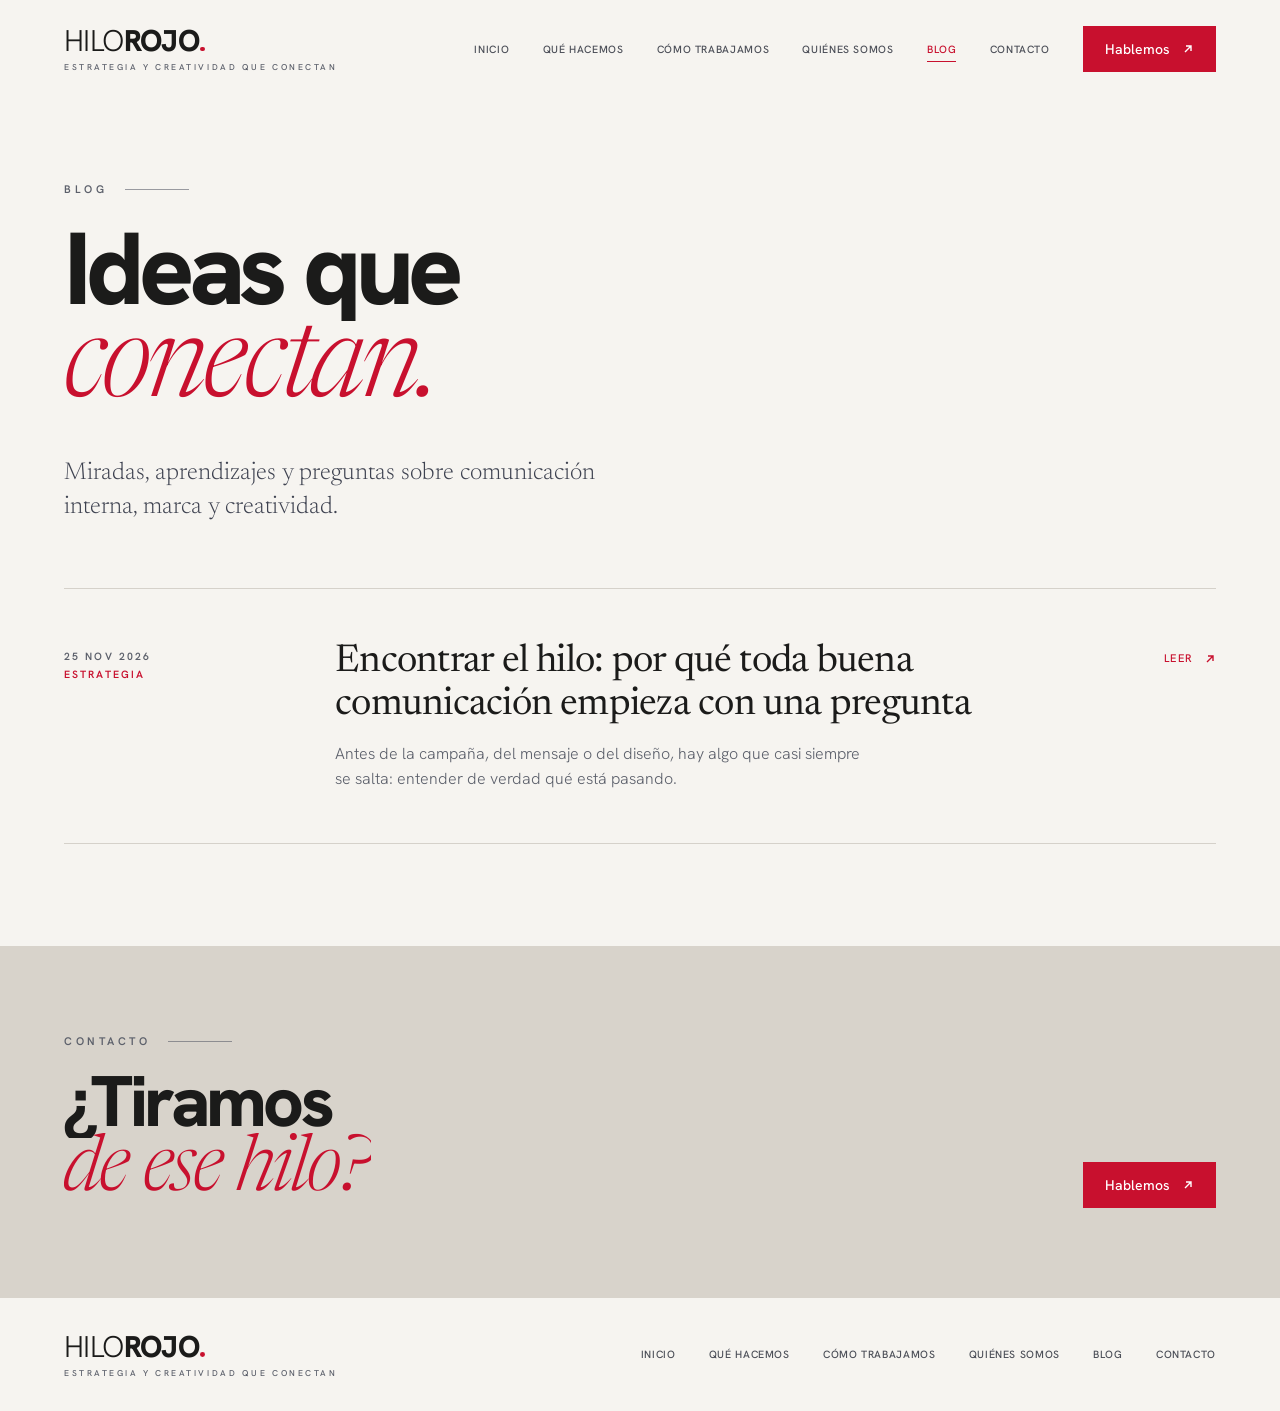
==== blog/index.html @ 2a319f8a "Agregar blog: portada, artículo de ejemplo y enlace en el menú Co-Authored-By: Claude Opus 5.5 <nore" ====
<!doctype html>
<html lang="es">
<head>
<meta charset="utf-8">
<meta name="viewport" content="width=device-width, initial-scale=1">
<title>Blog · Hilo Rojo</title>
<meta name="description" content="Ideas, aprendizajes y miradas sobre comunicación interna, marca y creatividad. El blog de Hilo Rojo.">
<link rel="canonical" href="https://www.hilorojocomunicaciones.cl/blog/">
<meta property="og:title" content="Blog · Hilo Rojo">
<meta property="og:description" content="Ideas, aprendizajes y miradas sobre comunicación interna, marca y creatividad. El blog de Hilo Rojo.">
<meta property="og:type" content="website">
<meta property="og:url" content="https://www.hilorojocomunicaciones.cl/blog/">
<meta property="og:image" content="https://www.hilorojocomunicaciones.cl/img/hilo-inicio.webp">
<meta name="theme-color" content="#F6F4F0">
<link rel="icon" href="/img/favicon.ico" sizes="any">
<link rel="icon" href="/img/favicon-32.png" type="image/png" sizes="32x32">
<link rel="apple-touch-icon" href="/img/apple-touch-icon.png">
<link rel="preconnect" href="https://fonts.googleapis.com">
<link rel="preconnect" href="https://fonts.gstatic.com" crossorigin>
<link rel="stylesheet" href="https://fonts.googleapis.com/css2?family=Hanken+Grotesk:wght@300;400;500;600;800;900&amp;family=Newsreader:ital,opsz,wght@0,6..72,300;0,6..72,400;1,6..72,300;1,6..72,400&amp;display=swap">
<link rel="stylesheet" href="/css/estilos.css">
</head>
<body>
<div class="hr">

<div class="bar">
<header class="wrap top">
  <a class="logo" href="/" aria-label="Hilo Rojo · Inicio">
    <span class="logo-w">HILO<b>ROJO</b><i>.</i></span>
    <span class="logo-t">Estrategia y creatividad que conectan</span>
  </a>
  <button class="menu-btn" type="button" aria-label="Abrir menú" aria-expanded="false"><span class="menu-lbl">Menú</span><span class="menu-ic" aria-hidden="true"></span></button>
  <nav class="nav" aria-label="Principal">
    <a class="u" href="/">Inicio</a>
    <a class="u" href="/#que-hacemos">Qué hacemos</a>
    <a class="u" href="/#como-trabajamos">Cómo trabajamos</a>
    <a class="u" href="/#quienes-somos">Quiénes somos</a>
    <a class="u cur" href="/blog/">Blog</a>
    <a class="u" href="/#contacto">Contacto</a>
    <a class="btn" data-mag="" href="mailto:mivelasco@hilorojocomunicaciones.cl?subject=Conversemos%20%E2%80%93%20HILO%20ROJO&amp;body=Hola%20Mar%C3%ADa%20Isabel%2C%0A%0A">Hablemos <span class="arr" aria-hidden="true"><svg viewBox="0 0 12 12" fill="none" stroke="currentColor" stroke-width="1.4"><path d="M3 9L9 3M4 3h5v5"></path></svg><svg viewBox="0 0 12 12" fill="none" stroke="currentColor" stroke-width="1.4"><path d="M3 9L9 3M4 3h5v5"></path></svg></span></a>
  </nav>
</header>
</div>

<main>
<section class="wrap b-head">
  <div data-rv="">
    <div class="kick fd">Blog</div>
    <h1 class="b-h">
      <span class="ln" style="--d: .1s"><span>Ideas que</span></span>
      <span class="ln" style="--d: .24s"><span><em>conectan.</em></span></span>
    </h1>
    <p class="b-intro fd" style="--d: .5s">Miradas, aprendizajes y preguntas sobre comunicación interna, marca y creatividad.</p>
  </div>
</section>

<section class="wrap">
  <ul class="b-list">
    <!-- ARTÍCULOS: el más nuevo va primero. Para agregar uno, copia un bloque <li> completo. -->
    <li class="b-item" data-rv="">
      <a class="b-link fd" href="/blog/encontrar-el-hilo/">
        <div class="b-meta">25 nov 2026 <span>Estrategia</span></div>
        <div>
          <h2 class="b-t">Encontrar el hilo: por qué toda buena comunicación empieza con una pregunta</h2>
          <p class="b-x">Antes de la campaña, del mensaje o del diseño, hay algo que casi siempre se salta: entender de verdad qué está pasando.</p>
        </div>
        <span class="b-go">Leer <span class="arr" aria-hidden="true"><svg viewBox="0 0 12 12" fill="none" stroke="currentColor" stroke-width="1.4"><path d="M3 9L9 3M4 3h5v5"></path></svg><svg viewBox="0 0 12 12" fill="none" stroke="currentColor" stroke-width="1.4"><path d="M3 9L9 3M4 3h5v5"></path></svg></span></span>
      </a>
    </li>
  </ul>
</section>
</main>

<section class="b-cta">
  <div class="wrap" data-rv="">
    <div>
      <div class="kick fd">Contacto</div>
      <h2>
        <span class="ln" style="--d: .1s"><span>¿Tiramos</span></span>
        <span class="ln" style="--d: .24s"><span><em>de ese hilo?</em></span></span>
      </h2>
    </div>
    <a class="btn fd" data-mag="" style="--d: .4s" href="mailto:mivelasco@hilorojocomunicaciones.cl?subject=Conversemos%20%E2%80%93%20HILO%20ROJO&amp;body=Hola%20Mar%C3%ADa%20Isabel%2C%0A%0A">Hablemos <span class="arr" aria-hidden="true"><svg viewBox="0 0 12 12" fill="none" stroke="currentColor" stroke-width="1.4"><path d="M3 9L9 3M4 3h5v5"></path></svg><svg viewBox="0 0 12 12" fill="none" stroke="currentColor" stroke-width="1.4"><path d="M3 9L9 3M4 3h5v5"></path></svg></span></a>
  </div>
</section>

<footer class="wrap foot">
  <a class="logo" href="/" aria-label="Hilo Rojo · Inicio">
    <span class="logo-w">HILO<b>ROJO</b><i>.</i></span>
    <span class="logo-t">Estrategia y creatividad que conectan</span>
  </a>
  <nav class="nav" aria-label="Pie de página">
    <a class="u" href="/">Inicio</a>
    <a class="u" href="/#que-hacemos">Qué hacemos</a>
    <a class="u" href="/#como-trabajamos">Cómo trabajamos</a>
    <a class="u" href="/#quienes-somos">Quiénes somos</a>
    <a class="u" href="/blog/">Blog</a>
    <a class="u" href="/#contacto">Contacto</a>
  </nav>
</footer>
<div class="cx" aria-hidden="true"><span></span></div>
</div>
<script src="/js/sitio.js"></script>
</body>
</html>
---- css/estilos.css ----
body{margin:0;background:#F6F4F0}
.hr{--bg:#F6F4F0;--ink:#1B1B1A;--gray:#5C606B;--mute:#8A8C92;--line:#D5D1CA;--red:#C8102E;--redd:#A10C24;--sand:#D8D3CB;--night:#1E1E1D;
  --ease:cubic-bezier(.19,.8,.22,1);--sans:'Hanken Grotesk',ui-sans-serif,sans-serif;--serif:'Newsreader',Georgia,serif;
  background:var(--bg);color:var(--ink);font-family:var(--sans);font-weight:300;-webkit-font-smoothing:antialiased;overflow-x:clip}
.hr *{box-sizing:border-box}
.hr a{color:inherit;text-decoration:none}
.wrap{max-width:1360px;margin:0 auto;padding:0 clamp(20px,5vw,72px)}
.kick{font:600 11px/1 var(--sans);letter-spacing:.32em;text-transform:uppercase;color:var(--gray);display:flex;align-items:center;gap:18px}
.kick::after{content:"";width:64px;height:1px;background:currentColor;opacity:.6}

/* ---------- reveal system ---------- */
.ln{display:block;overflow:hidden;padding-bottom:.06em;margin-bottom:-.06em}
.ln>span{display:block}
.armed [data-rv]:not(.in) .ln>span{transform:translate3d(0,112%,0)}
.armed [data-rv]:not(.in) .fd{opacity:0;transform:translate3d(0,16px,0)}
.go .ln>span{transition:transform 1.15s var(--ease) var(--d,0s)}
.go .fd{transition:opacity .9s ease var(--d,0s),transform 1.2s var(--ease) var(--d,0s)}

/* ---------- header ---------- */
.anc{display:block;height:0;width:0;overflow:hidden;scroll-margin-top:76px}
.bar{position:sticky;top:0;z-index:40;transition:background-color .5s ease,box-shadow .5s ease,-webkit-backdrop-filter .5s,backdrop-filter .5s}
.bar.sc{background:rgba(246,244,240,.84);-webkit-backdrop-filter:blur(14px) saturate(1.2);backdrop-filter:blur(14px) saturate(1.2);box-shadow:0 1px 0 rgba(27,27,26,.08)}
.top{display:flex;align-items:center;justify-content:space-between;gap:24px;flex-wrap:wrap;padding-top:26px;padding-bottom:22px;position:relative;transition:padding .5s var(--ease)}
.bar.sc .top{padding-top:14px;padding-bottom:12px}
.bar .logo-t{transition:opacity .4s ease,max-height .5s var(--ease);max-height:12px;overflow:hidden}
.bar.sc .logo-t{opacity:0;max-height:0}
.bar .logo{transition:gap .5s var(--ease)}
.bar.sc .logo{gap:0}
.logo{display:inline-flex;flex-direction:column;gap:7px}
.logo-w{font:300 30px/1 var(--sans);letter-spacing:-.02em}
.logo-w b{font-weight:800}
.logo-w i{display:inline-block;position:relative;top:.008em;width:.166em;height:.166em;margin:0 .037em;border-radius:50%;background:var(--red);color:transparent;overflow:hidden;font-style:normal}
.logo-t{font:500 8.5px/1 var(--sans);letter-spacing:.3em;text-transform:uppercase;color:var(--gray)}
.nav{display:flex;align-items:center;gap:clamp(16px,2.6vw,40px);flex-wrap:wrap}
.nav a.u{font:500 10.5px/1 var(--sans);letter-spacing:.06em;text-transform:uppercase;color:#4B4E57;padding:8px 0}
.nav a.cur{color:var(--red)}
.u{background-image:linear-gradient(var(--red),var(--red));background-repeat:no-repeat;background-size:0% 1px;background-position:100% 100%;transition:background-size .55s var(--ease),color .3s}
.u:hover,.u:focus-visible{background-size:100% 1px;background-position:0 100%;color:var(--ink)}
.nav a.cur{background-size:100% 1px}
.btn{display:inline-flex;align-items:center;gap:12px;background:var(--red);color:#fff!important;font:500 14px/1 var(--sans);padding:15px 22px;min-height:46px;transition:background .4s ease}
.btn:hover,.btn:focus-visible{background:var(--redd)}
.arr{position:relative;width:12px;height:12px;overflow:hidden;display:inline-block}
.arr svg{position:absolute;inset:0;transition:transform .5s var(--ease)}
.arr svg+svg{transform:translate(-120%,120%)}
.btn:hover .arr svg:first-child,.btn:focus-visible .arr svg:first-child{transform:translate(120%,-120%)}
.btn:hover .arr svg+svg,.btn:focus-visible .arr svg+svg{transform:translate(0,0)}

/* ---------- hero ---------- */
.hero{position:relative;min-height:clamp(620px,calc(100vh - 100px),900px);border-bottom:1px solid var(--line);overflow:hidden}
.hero .wrap{position:relative;z-index:2;padding-top:clamp(40px,7vh,80px);padding-bottom:64px}
.h-pre{display:block;font:300 clamp(34px,4.6vw,68px)/1.05 var(--serif);letter-spacing:-.02em;margin:0 0 6px}
.h-main{font:800 clamp(58px,9.4vw,150px)/.88 var(--sans);letter-spacing:-.055em;margin:0}
.h-main .red{color:var(--red)}
.h-tag{margin-top:clamp(28px,4vw,46px);font:600 11px/1 var(--sans);letter-spacing:.42em;text-transform:uppercase;color:var(--gray)}
.thr-hero{position:absolute;right:0;bottom:-2%;height:99%;aspect-ratio:1059/1257;z-index:1;pointer-events:none}
.thr-par{width:100%;height:100%;transform:translate3d(calc(var(--mx,0)*-16px),calc(var(--my,0)*-12px + var(--sp,0)*-90px),0) rotate(calc(var(--sp,0)*-3deg));transform-origin:100% 0;transition:transform 1s cubic-bezier(.2,.7,.2,1)}
.thr-mask{width:100%;height:100%;-webkit-mask-image:linear-gradient(180deg,#000 42%,transparent 58%);mask-image:linear-gradient(180deg,#000 42%,transparent 58%);-webkit-mask-size:100% 260%;mask-size:100% 260%;-webkit-mask-repeat:no-repeat;mask-repeat:no-repeat;-webkit-mask-position:0 0;mask-position:0 0;transform-origin:100% 0}
.armed .thr-hero:not(.in) .thr-mask{-webkit-mask-position:0 100%;mask-position:0 100%;transform:translate3d(28px,-22px,0) rotate(2deg)}
.go .thr-mask{transition:-webkit-mask-position 1.9s cubic-bezier(.62,.04,.3,1),mask-position 1.9s cubic-bezier(.62,.04,.3,1),transform 2.6s var(--ease)}
.thr-img{display:block;width:100%;height:100%;transform-origin:100% 0;animation:breathe 12s ease-in-out infinite;will-change:transform}
@keyframes breathe{0%,100%{transform:translate3d(0,0,0) rotate(0) skewX(0) scale(1)}33%{transform:translate3d(-8px,7px,0) rotate(-.9deg) skewX(.7deg) scale(1.012)}66%{transform:translate3d(5px,11px,0) rotate(.6deg) skewX(-.5deg) scale(1.006)}}

/* ---------- qué hacemos ---------- */
.sec{padding-top:clamp(72px,10vw,128px);padding-bottom:clamp(72px,10vw,120px)}
.s-h{font:800 clamp(46px,6.6vw,104px)/.92 var(--sans);letter-spacing:-.05em;margin:28px 0 0}
.s-h em{font:italic 300 1.08em/.9 var(--serif);letter-spacing:-.035em;color:var(--red)}
.cols{display:grid;grid-template-columns:repeat(3,minmax(0,1fr));margin-top:clamp(48px,6vw,80px)}
.col{padding:0 clamp(18px,2.6vw,40px);border-left:1px solid var(--line)}
.col:first-child{padding-left:0;border-left:0}
.ic{display:block;width:88px;height:80px;overflow:visible}
.ic .o,.ic .t{fill:none;stroke-linecap:round;stroke-linejoin:round;stroke-dasharray:1 1;stroke-dashoffset:0}
.ic .o{stroke:var(--ink);stroke-width:1.5}
.ic .t{stroke:var(--red);stroke-width:1.8}
.ic .f{fill:var(--ink)}
.armed .cols:not(.in) .ic .o,.armed .cols:not(.in) .ic .t{stroke-dashoffset:1}
.armed .cols:not(.in) .ic .f{opacity:0}
.go .ic .o{transition:stroke-dashoffset 1.6s cubic-bezier(.62,.04,.3,1) calc(var(--d,0s) + .2s)}
.go .ic .t{transition:stroke-dashoffset 1.4s cubic-bezier(.62,.04,.3,1) calc(var(--d,0s) + .9s)}
.go .ic .f{transition:opacity .6s ease calc(var(--d,0s) + 1.3s)}
.col:hover .ic .t{animation:redraw 1.3s cubic-bezier(.62,.04,.3,1)}
@keyframes redraw{0%{stroke-dashoffset:1}100%{stroke-dashoffset:0}}
.col h3{font:400 clamp(21px,1.8vw,26px)/1.2 var(--serif);margin:22px 0 18px;letter-spacing:-.01em}
.col p{font:300 15px/1.6 var(--sans);color:var(--gray);margin:0;max-width:34ch}
.tags{margin-top:26px;padding-top:22px;position:relative;font:300 14px/1.75 var(--sans);color:var(--gray)}
.tags::before{content:"";position:absolute;top:0;left:0;width:28px;height:1px;background:var(--mute)}

/* ---------- cómo trabajamos ---------- */
.work{background:var(--night);color:#F2EFEA;clip-path:inset(0 calc((1 - var(--open,1)) * 3.5vw) round calc((1 - var(--open,1)) * 24px))}
.work .kick{color:#CFCBC4}
.w-h{font:800 clamp(52px,7.4vw,118px)/.9 var(--sans);letter-spacing:-.05em;margin:24px 0 0}
.w-sub{margin-top:28px;font:600 11px/1 var(--sans);letter-spacing:.42em;color:var(--red);text-transform:uppercase}
.steps{display:grid;grid-template-columns:repeat(5,minmax(0,1fr));gap:clamp(18px,2vw,32px);margin-top:clamp(48px,6vw,76px)}
.step{transition:opacity .5s ease}
.st-n{display:flex;align-items:center;gap:14px;font:300 32px/1 var(--serif)}
.st-rule{height:1px;width:46px;background:#8B8780;transition:width .8s var(--ease),background .4s ease}
.step h4{font:400 21px/1.2 var(--serif);margin:18px 0 14px;letter-spacing:-.01em}
.step p{font:300 14.5px/1.6 var(--sans);color:#C9C5BE;margin:0}
.steps:hover .step{opacity:.32}
.steps .step:hover{opacity:1}
.steps .step:hover+.step{opacity:.72}
.step:hover .st-rule{width:calc(100% - 52px);background:var(--red)}

/* ---------- detrás ---------- */
.about{display:grid;grid-template-columns:minmax(0,1.5fr) minmax(0,1fr);gap:clamp(32px,6vw,96px);align-items:center;margin-top:44px}
.name{font:500 11px/1 var(--sans);letter-spacing:.14em;text-transform:uppercase;color:var(--mute);margin:0 0 22px}
.ab-lead{font:300 clamp(26px,2.6vw,36px)/1.22 var(--serif);color:#3E4250;letter-spacing:-.015em;margin:0 0 28px}
.ab-p{font:300 17px/1.62 var(--sans);color:var(--gray);margin:0 0 20px;max-width:46ch}
.photo{justify-self:end;width:min(100%,400px);position:relative;margin-top:-40px}
.photo::before{content:"";position:absolute;inset:0;border:1px solid var(--red);border-radius:999px 999px 0 0;transform:translate3d(22px,22px,0) translate3d(0,var(--ry,0px),0);opacity:.55;pointer-events:none}
.ph-in{aspect-ratio:4/5.2;overflow:hidden;border-radius:999px 999px 0 0;clip-path:inset(0 0 0 0);position:relative;z-index:1}
.armed .photo:not(.in) .ph-in{clip-path:inset(100% 0 0 0)}
.go .ph-in{transition:clip-path 1.5s cubic-bezier(.62,.04,.3,1) .1s}
.ph-in img{display:block;width:100%;height:116%;object-fit:cover;object-position:42% 18%;transform:translate3d(0,var(--py,-6%),0) scale(1.04);transition:filter 2.4s ease .6s}
.armed .photo:not(.in) .ph-in img{filter:grayscale(1) contrast(1.05)}
.photo:hover .ph-in img{filter:none}

/* ---------- red ---------- */
.red-sec{border-top:1px solid var(--line)}
.red-g{display:grid;grid-template-columns:minmax(0,1fr) minmax(0,1fr);column-gap:clamp(32px,6vw,96px);row-gap:clamp(36px,4vw,56px);align-items:start}
.red-g>.red-h{grid-column:1/-1}
.red-g>.red-txt{grid-column:1/-1;display:grid;grid-template-columns:minmax(0,1fr) minmax(0,1fr);column-gap:clamp(32px,6vw,96px);row-gap:24px;align-items:start}
@media (max-width:820px){.red-g>.red-txt{grid-template-columns:minmax(0,1fr)}}
.red-h{font:800 clamp(46px,6.4vw,104px)/.92 var(--sans);letter-spacing:-.05em;margin:0}
.red-h em{font:italic 300 1.08em/.9 var(--serif);color:var(--red);letter-spacing:-.035em}
.red-p{font:300 17px/1.62 var(--sans);color:var(--gray);margin:0 0 18px;max-width:50ch}

/* ---------- contacto ---------- */
.contact{background:var(--sand);position:relative;overflow:hidden}
.contact .wrap{position:relative;z-index:2}
.c-title{font:800 clamp(56px,8.4vw,136px)/.88 var(--sans);letter-spacing:-.055em;margin:26px 0 0;display:inline-block;cursor:default}
.c-lines{margin-top:30px;font:300 clamp(24px,2.3vw,32px)/1.22 var(--serif);color:var(--red)}
.c-mail{display:inline-block;margin-top:18px;font:600 clamp(22px,2.2vw,30px)/1.3 var(--sans);color:var(--red)!important;letter-spacing:-.01em;padding-bottom:4px;background-size:0% 2px}
.c-mail:hover,.c-mail:focus-visible{background-size:100% 2px;color:var(--red)!important}
.thr-close{position:absolute;right:0;top:clamp(110px,15vw,210px);width:min(52vw,760px);aspect-ratio:879/474;z-index:3}
.armed .thr-close:not(.in) .thr-reach{transform:translate3d(55%,0,0)}
.thr-reach{width:100%;height:100%;transform-origin:100% 10%;transition:transform 1.6s var(--ease) var(--d,0s)}
.contact:has(.c-title:hover) .thr-reach,.contact:has(.c-mail:hover) .thr-reach,.contact:has(.c-mail:focus-visible) .thr-reach{transform:translate3d(-58px,0,0) rotate(1.1deg);transition-duration:1.2s;transition-delay:0s}
.tug{display:block;width:100%;height:100%;transform-origin:100% 10%;cursor:grab;touch-action:none;-webkit-tap-highlight-color:transparent}
.tug.grabbing{cursor:grabbing}
.tug img{display:block;width:100%;height:100%;transform-origin:100% 10%;animation:sway 6.5s ease-in-out infinite alternate;will-change:transform;pointer-events:none;-webkit-user-drag:none;user-select:none}
@keyframes sway{0%{transform:rotate(-1.3deg) skewX(.6deg)}100%{transform:rotate(1.4deg) translate3d(-8px,0,0) skewX(-.6deg)}}
.c-pad{padding-top:clamp(72px,9vw,120px);padding-bottom:clamp(72px,9vw,120px)}

/* ---------- footer ---------- */
.foot{display:flex;align-items:center;justify-content:space-between;gap:24px;flex-wrap:wrap;padding-top:34px;padding-bottom:34px}

/* ---------- horizontal: cómo trabajamos ---------- */
.hz .pin{height:var(--pinH,260vh)}
.hz .stick{position:sticky;top:0;height:100vh;display:flex;flex-direction:column;justify-content:center;overflow:hidden;padding:clamp(80px,11vh,110px) 0 clamp(32px,5vh,64px)}
.hz .work .sec{padding-top:0;padding-bottom:0;max-width:none;padding-left:0;padding-right:0;width:100%;min-width:0;overflow:visible}
.hz .work .sec>[data-rv]:not(.steps){max-width:1360px;margin:0 auto;padding:0 clamp(20px,5vw,72px)}
.hz .prog{margin-left:clamp(20px,5vw,72px);margin-right:clamp(20px,5vw,72px)}
.hz .steps{display:flex;gap:0;width:max-content;margin-top:clamp(36px,6vh,72px);padding-left:max(clamp(20px,5vw,72px),calc((100vw - 1360px) / 2 + 72px));padding-right:12vw;transform:translate3d(var(--tx,0px),0,0);will-change:transform}
.hz .step{width:clamp(320px,31vw,480px);padding-right:clamp(40px,5vw,80px)}
.hz .st-n{font-size:clamp(64px,6vw,96px)}
.hz .step h4{font-size:clamp(26px,2.3vw,34px);margin:26px 0 16px}
.hz .step p{font-size:17px;max-width:30ch}
.prog{display:none;height:2px;background:rgba(255,255,255,.14);margin-top:clamp(36px,6vh,64px);position:relative}
.prog span{position:absolute;inset:0;background:var(--red);transform-origin:0 50%;transform:scaleX(var(--pp,0))}
.hz .prog{display:block}
.hz .step{opacity:.3;transition:opacity .8s ease}
.hz .step.on{opacity:1}
.hz .step.on .st-rule{width:calc(100% - 52px);background:var(--red)}
.armed:not(.hz) .step{opacity:.3;transform:translate3d(0,18px,0);transition:opacity .8s ease,transform .9s var(--ease)}
.armed:not(.hz) .step.on{opacity:1;transform:none}
.armed:not(.hz) .step.on .st-rule{width:calc(100% - 52px);background:var(--red)}

/* ---------- equipo: palabras que se encienden ---------- */
.team-st{font:300 clamp(26px,2.5vw,38px)/1.25 var(--serif);letter-spacing:-.015em;color:var(--ink);margin:0}
.armed .team-st .w{opacity:.14;transition:opacity .45s ease}
.armed .team-st .w.on{opacity:1}

/* ---------- cursor: la punta del hilo ---------- */
.cx{position:fixed;left:0;top:0;width:0;height:0;pointer-events:none;z-index:60;display:none;opacity:0;transition:opacity .3s}
.has-cur .cx{display:block}
.has-cur .cx.vis{opacity:1}
.has-cur,.has-cur a,.has-cur button{cursor:none!important}
.cx span{position:absolute;left:-5px;top:-5px;width:10px;height:10px;border-radius:50%;background:var(--red);border:1px solid var(--red);transition:width .45s var(--ease),height .45s var(--ease),left .45s var(--ease),top .45s var(--ease),background-color .35s ease}
.cx.big span{width:58px;height:58px;left:-29px;top:-29px;background-color:rgba(200,16,46,0)}
.cx.grab span{width:26px;height:26px;left:-13px;top:-13px}
[data-mag]{display:inline-flex;transition:transform .6s var(--ease)}
.c-mail[data-mag]{display:inline-block}

/* ---------- reduced / still ---------- */
.still .thr-img,.still .tug img{animation:none}
.still .thr-par,.still .thr-reach{transition:none}

/* ---------- mobile ---------- */
.menu-btn{display:none}
@media (max-width:820px){
  .top{flex-wrap:nowrap;padding-top:14px;padding-bottom:12px}
  .bar.sc .top{padding-top:10px;padding-bottom:10px}
  .logo-w{font-size:24px}
  .logo-t{font-size:7.5px;letter-spacing:.24em}
  .menu-btn{display:inline-flex;align-items:center;justify-content:center;gap:10px;min-width:44px;min-height:44px;margin-right:-10px;padding:0 10px;background:none;border:0;color:var(--ink);font:500 11px/1 var(--sans);letter-spacing:.14em;text-transform:uppercase;cursor:pointer;-webkit-tap-highlight-color:transparent;position:relative;z-index:2}
  .menu-ic{position:relative;width:22px;height:12px;display:inline-block}
  .menu-ic::before,.menu-ic::after{content:"";position:absolute;left:0;right:0;height:1.5px;background:currentColor;transition:transform .5s var(--ease),top .5s var(--ease)}
  .menu-ic::before{top:2px}.menu-ic::after{top:9px}
  .bar.open .menu-ic::before{top:5.5px;transform:rotate(45deg)}
  .bar.open .menu-ic::after{top:5.5px;transform:rotate(-45deg)}
  .bar .nav{position:fixed;left:0;right:0;top:0;height:100vh;height:100dvh;display:flex;flex-direction:column;align-items:flex-start;justify-content:center;gap:4px;padding:96px 24px 40px;background:var(--bg);opacity:0;visibility:hidden;transform:translate3d(0,-12px,0);transition:opacity .45s ease,transform .6s var(--ease),visibility 0s linear .6s;z-index:1}
  .bar.open{background:var(--bg)!important;-webkit-backdrop-filter:none!important;backdrop-filter:none!important;box-shadow:none!important}
  .bar.open .nav{opacity:1;visibility:visible;transform:none;transition:opacity .45s ease,transform .6s var(--ease),visibility 0s}
  .bar .nav a.u{font:300 clamp(32px,9vw,42px)/1.15 var(--serif);letter-spacing:-.015em;text-transform:none;color:var(--ink);padding:6px 0;background-size:0 0}
  .bar .nav a.cur{color:var(--red)}
  .bar .logo{position:relative;z-index:2}
  .bar .nav .btn{display:inline-flex;margin-top:28px}
  .foot .nav{gap:8px 20px}
  .foot .nav a.u{padding:10px 0}
  .hero{min-height:0}
  .hero .wrap{padding-top:28px;padding-bottom:min(98vw,560px)}
  .h-tag{letter-spacing:.2em;line-height:1.6;font-size:10px}
  .thr-hero{height:auto;width:min(86vw,520px)}
  .cols{grid-template-columns:minmax(0,1fr);gap:56px}
  .col{padding:0;border-left:0}
  .col p{max-width:none}
  .steps{grid-template-columns:repeat(2,minmax(0,1fr));row-gap:40px}
  .about,.red-g{grid-template-columns:minmax(0,1fr)}
  .about{gap:56px}
  .ab-lead .ln,.ab-lead .ln>span{display:inline!important;transform:none!important}
  .ab-lead{font-size:clamp(24px,6.6vw,30px)}
  .photo{justify-self:start;width:min(82%,320px);margin-top:0}
  .photo::before{transform:translate3d(14px,14px,0)}
  .red-p{max-width:none}
  .c-title{font-size:clamp(46px,13.5vw,72px)}
  .thr-close{top:auto;bottom:6px;right:-4vw;width:118vw;max-width:none}
  .c-pad{padding-bottom:calc(64vw + 24px)}
}
@media (max-width:480px){.steps{grid-template-columns:minmax(0,1fr)}.w-h{font-size:clamp(44px,12.5vw,60px)}.s-h{font-size:clamp(42px,11.5vw,56px)}}

/* ---------- blog ---------- */
.b-head{padding-top:clamp(48px,7vw,96px);padding-bottom:clamp(40px,5vw,64px)}
.b-h{font:800 clamp(52px,8vw,128px)/.9 var(--sans);letter-spacing:-.055em;margin:28px 0 0}
.b-h em{font:italic 300 1.08em/.9 var(--serif);letter-spacing:-.035em;color:var(--red)}
.b-intro{font:300 clamp(20px,1.9vw,26px)/1.4 var(--serif);color:#3E4250;max-width:40ch;margin:clamp(24px,3vw,36px) 0 0}
.b-list{list-style:none;margin:0;border-top:1px solid var(--line);padding:0 0 clamp(64px,8vw,112px)}
.b-item{border-bottom:1px solid var(--line)}
.b-link{display:grid;grid-template-columns:minmax(0,220px) minmax(0,1fr) auto;gap:clamp(20px,4vw,64px);align-items:start;padding:clamp(32px,4vw,52px) 0}
.b-meta{font:600 10.5px/1.7 var(--sans);letter-spacing:.2em;text-transform:uppercase;color:var(--gray);padding-top:.7em}
.b-meta span{display:block;color:var(--red)}
.b-t{font:400 clamp(28px,3vw,44px)/1.12 var(--serif);letter-spacing:-.02em;margin:0 0 14px;transition:color .35s ease}
.b-x{font:300 16px/1.6 var(--sans);color:var(--gray);margin:0;max-width:60ch}
.b-go{display:inline-flex;align-items:center;gap:10px;font:500 11px/1 var(--sans);letter-spacing:.14em;text-transform:uppercase;color:var(--red);padding-top:1.1em;white-space:nowrap}
.b-go .arr{width:12px;height:12px}
.b-link:hover .b-t,.b-link:focus-visible .b-t{color:var(--red)}
.b-link:hover .arr svg:first-child,.b-link:focus-visible .arr svg:first-child{transform:translate(120%,-120%)}
.b-link:hover .arr svg+svg,.b-link:focus-visible .arr svg+svg{transform:translate(0,0)}

/* artículo */
.a-head{padding-top:clamp(40px,6vw,88px);padding-bottom:clamp(36px,4vw,56px)}
.a-head [data-rv]{max-width:980px}
.a-back{display:inline-flex;align-items:center;gap:10px;font:500 10.5px/1 var(--sans);letter-spacing:.14em;text-transform:uppercase;color:#4B4E57;padding:8px 0;margin-bottom:clamp(28px,4vw,48px)}
.a-h{font:800 clamp(42px,6vw,92px)/.95 var(--sans);letter-spacing:-.05em;margin:24px 0 0}
.a-h em{font:italic 300 1.06em/.9 var(--serif);letter-spacing:-.03em;color:var(--red)}
.a-by{display:flex;align-items:center;gap:14px;margin-top:clamp(28px,3.4vw,44px);font:400 14px/1.4 var(--sans);color:var(--gray)}
.a-by img{width:44px;height:44px;border-radius:50%;object-fit:cover;object-position:42% 18%}
.a-by b{display:block;font-weight:600;color:var(--ink)}
.a-rule{height:1px;background:var(--line);position:relative;margin:0}
.a-rule::before{content:"";position:absolute;left:0;top:-1px;height:3px;width:clamp(80px,14vw,200px);background:var(--red)}
.a-body{max-width:720px;padding-top:clamp(40px,5vw,72px);padding-bottom:clamp(64px,8vw,112px)}
.a-body>*{max-width:68ch}
.a-lead{font:300 clamp(22px,2.1vw,28px)/1.42 var(--serif);color:#3E4250;letter-spacing:-.01em;margin:0 0 1.4em}
.a-body p{font:300 18px/1.72 var(--sans);color:#3C3F47;margin:0 0 1.2em}
.a-body p.a-lead{font:300 clamp(22px,2.1vw,28px)/1.42 var(--serif);color:#3E4250}
.a-body h2{font:400 clamp(26px,2.4vw,34px)/1.2 var(--serif);letter-spacing:-.015em;margin:1.8em 0 .7em;color:var(--ink)}
.a-body h3{font:600 19px/1.35 var(--sans);margin:1.6em 0 .6em}
.a-body strong{font-weight:600;color:var(--ink)}
.a-body a{color:var(--red);background-image:linear-gradient(var(--red),var(--red));background-repeat:no-repeat;background-size:100% 1px;background-position:0 100%}
.a-body ul,.a-body ol{font:300 18px/1.72 var(--sans);color:#3C3F47;margin:0 0 1.4em;padding-left:1.2em}
.a-body li{margin:0 0 .5em}
.a-body li::marker{color:var(--red)}
.a-body blockquote{margin:1.8em 0;padding:4px 0 4px 28px;border-left:2px solid var(--red);font:italic 300 clamp(24px,2.3vw,32px)/1.35 var(--serif);color:var(--ink);letter-spacing:-.01em}
.a-body blockquote p{font:inherit;color:inherit;margin:0}
.a-body figure{margin:2em 0}
.a-body figure img{display:block;width:100%;height:auto}
.a-body figcaption{font:400 13px/1.5 var(--sans);color:var(--mute);margin-top:10px}
.a-end{margin-top:clamp(40px,5vw,64px);padding-top:28px;border-top:1px solid var(--line);display:flex;flex-wrap:wrap;gap:18px 32px;align-items:center;justify-content:space-between}
.a-end p{font:300 clamp(20px,1.8vw,24px)/1.35 var(--serif);color:var(--ink);margin:0}

/* cierre del blog */
.b-cta{background:var(--sand)}
.b-cta .wrap{padding-top:clamp(56px,7vw,96px);padding-bottom:clamp(56px,7vw,96px);display:flex;flex-wrap:wrap;gap:28px 48px;align-items:flex-end;justify-content:space-between}
.b-cta h2{font:800 clamp(40px,5.6vw,84px)/.9 var(--sans);letter-spacing:-.05em;margin:22px 0 0}
.b-cta h2 em{font:italic 300 1.08em/.9 var(--serif);color:var(--red);letter-spacing:-.035em}

@media (max-width:820px){
  .b-link{grid-template-columns:minmax(0,1fr);gap:12px}
  .b-meta{padding-top:0}
  .b-meta span{display:inline;margin-left:10px}
  .b-go{padding-top:6px}
  .a-body p,.a-body ul,.a-body ol{font-size:17px}
}
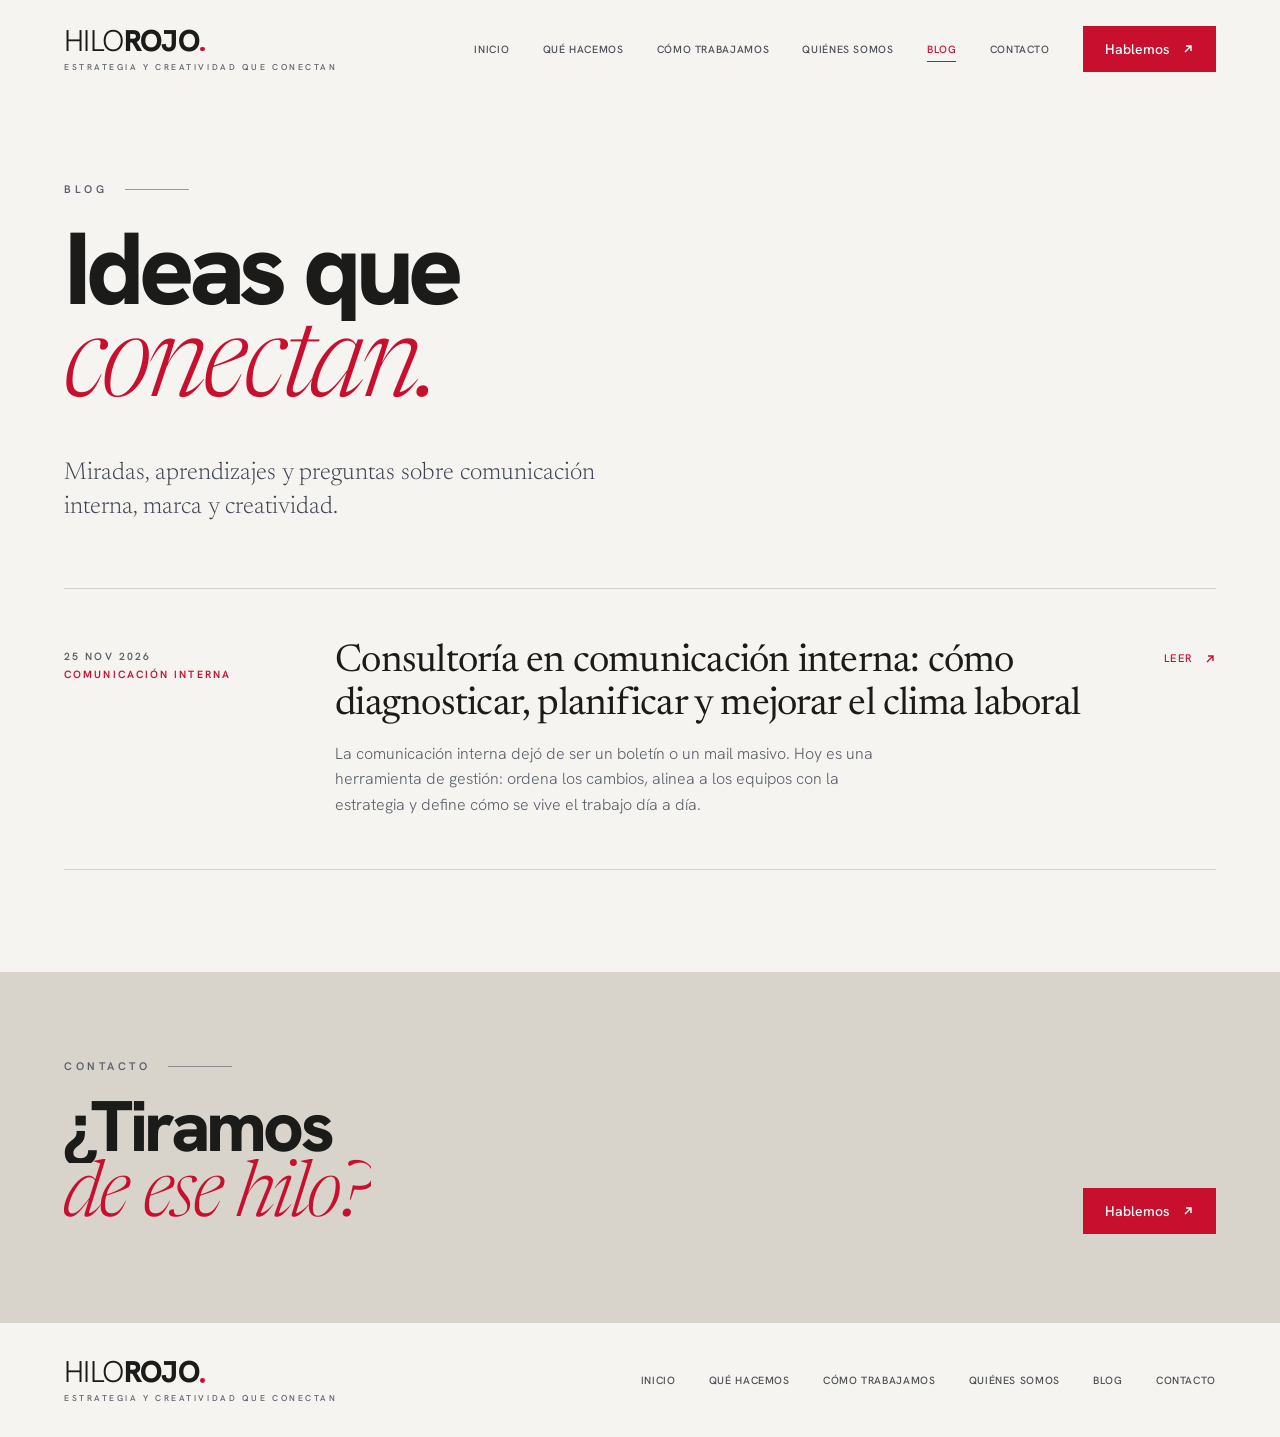
==== commit 88e674b2: "Blog: artículo de María Isabel sobre consultoría en comunicación interna, con portada del hilo rojo " ====
--- a/blog/index.html
+++ b/blog/index.html
@@ -58,11 +58,11 @@
   <ul class="b-list">
     <!-- ARTÍCULOS: el más nuevo va primero. Para agregar uno, copia un bloque <li> completo. -->
     <li class="b-item" data-rv="">
-      <a class="b-link fd" href="/blog/encontrar-el-hilo/">
-        <div class="b-meta">25 nov 2026 <span>Estrategia</span></div>
+      <a class="b-link fd" href="/blog/consultoria-comunicacion-interna/">
+        <div class="b-meta">25 nov 2026 <span>Comunicación interna</span></div>
         <div>
-          <h2 class="b-t">Encontrar el hilo: por qué toda buena comunicación empieza con una pregunta</h2>
-          <p class="b-x">Antes de la campaña, del mensaje o del diseño, hay algo que casi siempre se salta: entender de verdad qué está pasando.</p>
+          <h2 class="b-t">Consultoría en comunicación interna: cómo diagnosticar, planificar y mejorar el clima laboral</h2>
+          <p class="b-x">La comunicación interna dejó de ser un boletín o un mail masivo. Hoy es una herramienta de gestión: ordena los cambios, alinea a los equipos con la estrategia y define cómo se vive el trabajo día a día.</p>
         </div>
         <span class="b-go">Leer <span class="arr" aria-hidden="true"><svg viewBox="0 0 12 12" fill="none" stroke="currentColor" stroke-width="1.4"><path d="M3 9L9 3M4 3h5v5"></path></svg><svg viewBox="0 0 12 12" fill="none" stroke="currentColor" stroke-width="1.4"><path d="M3 9L9 3M4 3h5v5"></path></svg></span></span>
       </a>
--- a/css/estilos.css
+++ b/css/estilos.css
@@ -290,3 +290,26 @@
   .b-go{padding-top:6px}
   .a-body p,.a-body ul,.a-body ol{font-size:17px}
 }
+
+/* portada del artículo con el hilo */
+.a-cover{position:relative;overflow:hidden;border-bottom:0}
+.a-cover .a-head{position:relative;z-index:2;min-height:clamp(560px,78vh,820px);display:flex;flex-direction:column;justify-content:center}
+.a-cover .a-back{align-self:flex-start}
+.a-cover .a-head [data-rv]{max-width:min(820px,62%)}
+.a-cover-img{position:absolute;right:-2%;top:-4%;height:108%;aspect-ratio:1059/1257;z-index:1;pointer-events:none}
+.a-cover-img img{display:block;width:100%;height:100%;object-fit:contain;transform-origin:100% 0;animation:breathe 12s ease-in-out infinite}
+.a-cover--dark{background:var(--night);color:#F2EFEA}
+.a-cover--dark .kick{color:#CFCBC4}
+.a-cover--dark .a-back{color:#CFCBC4}
+.a-cover--dark .a-by{color:#B9B5AE}
+.a-cover--dark .a-by b{color:#fff}
+.a-cover--dark .a-h em{color:#FF3B55}
+.a-sign{margin-top:2em!important;font:300 clamp(20px,1.8vw,24px)/1.4 var(--serif)!important;color:var(--ink)!important}
+.a-sign strong{font-weight:400}
+@media (max-width:820px){
+  .a-cover .a-head{min-height:0;padding-bottom:min(92vw,520px)}
+  .a-cover .a-head [data-rv]{max-width:none}
+  .a-cover-img{top:auto;bottom:-6%;height:auto;width:min(80vw,460px);right:-6%}
+  .a-cover-img img{height:auto}
+}
+.still .a-cover-img img{animation:none}
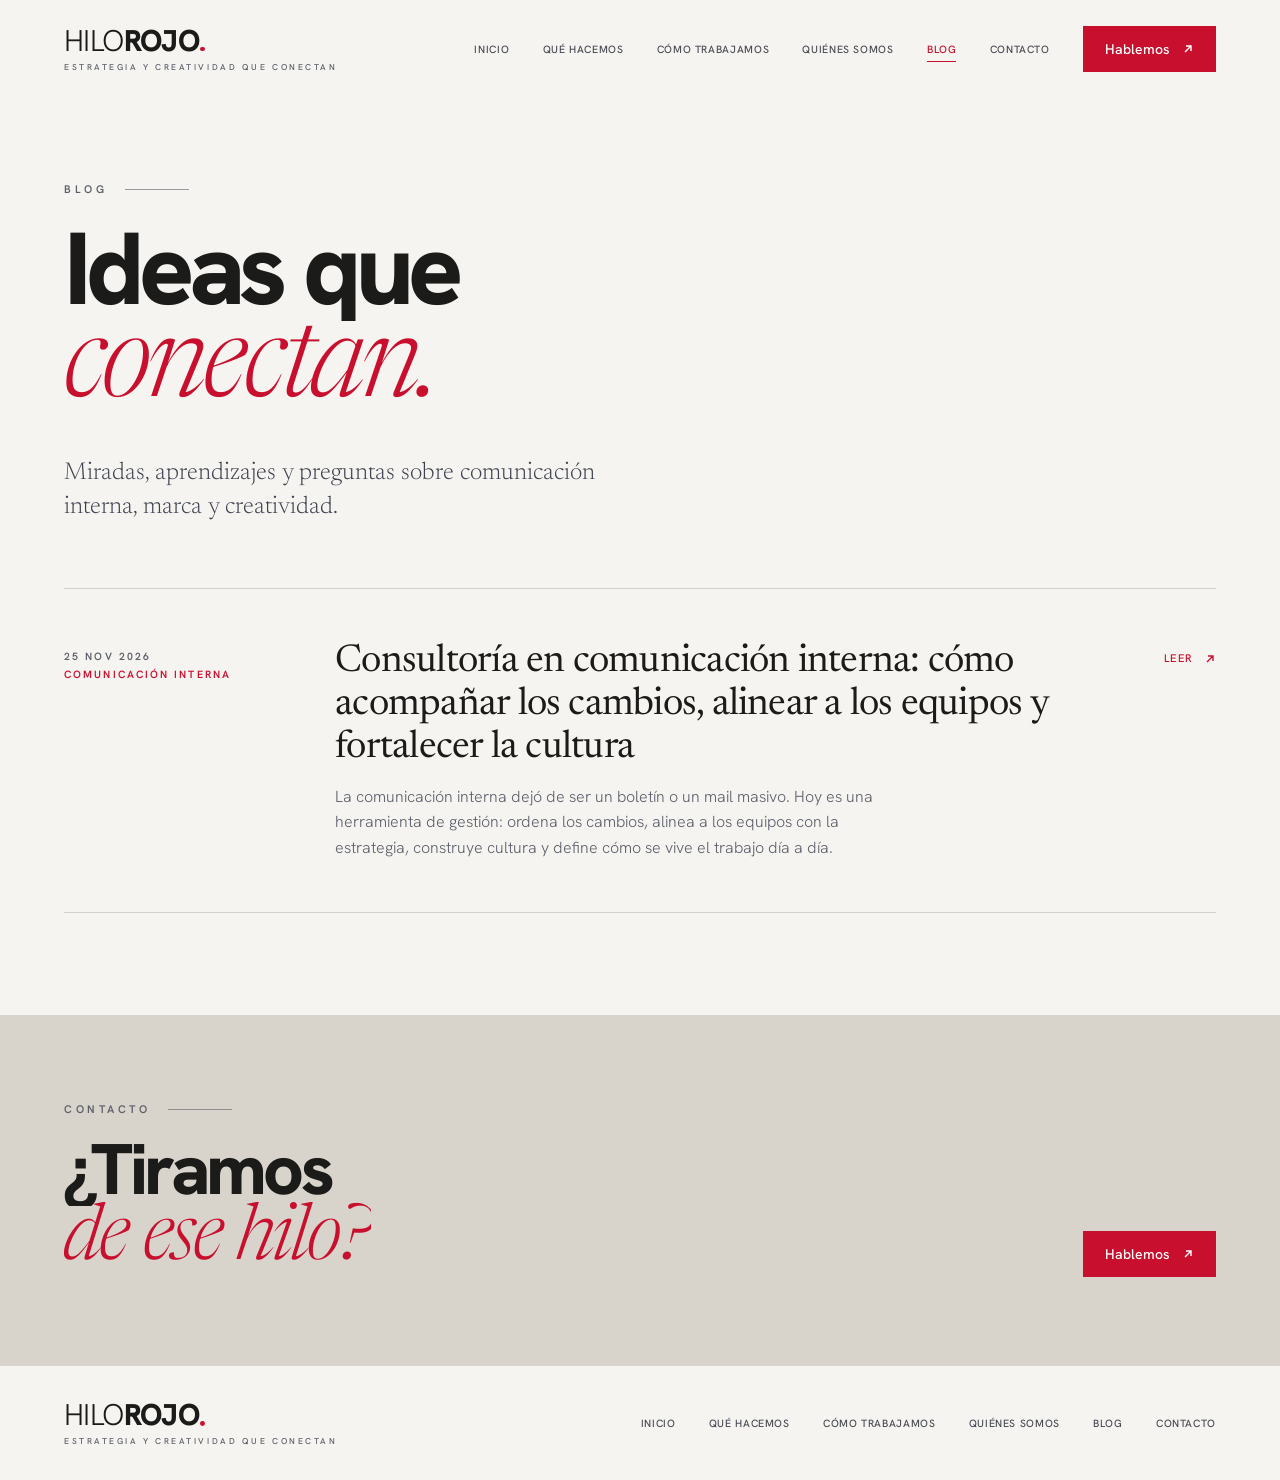
==== commit 67700b48: "Blog: nueva versión del texto del artículo (cultura) Co-Authored-By: Claude Opus 5.5 <noreply@anthro" ====
--- a/blog/index.html
+++ b/blog/index.html
@@ -61,8 +61,8 @@
       <a class="b-link fd" href="/blog/consultoria-comunicacion-interna/">
         <div class="b-meta">25 nov 2026 <span>Comunicación interna</span></div>
         <div>
-          <h2 class="b-t">Consultoría en comunicación interna: cómo diagnosticar, planificar y mejorar el clima laboral</h2>
-          <p class="b-x">La comunicación interna dejó de ser un boletín o un mail masivo. Hoy es una herramienta de gestión: ordena los cambios, alinea a los equipos con la estrategia y define cómo se vive el trabajo día a día.</p>
+          <h2 class="b-t">Consultoría en comunicación interna: cómo acompañar los cambios, alinear a los equipos y fortalecer la cultura</h2>
+          <p class="b-x">La comunicación interna dejó de ser un boletín o un mail masivo. Hoy es una herramienta de gestión: ordena los cambios, alinea a los equipos con la estrategia, construye cultura y define cómo se vive el trabajo día a día.</p>
         </div>
         <span class="b-go">Leer <span class="arr" aria-hidden="true"><svg viewBox="0 0 12 12" fill="none" stroke="currentColor" stroke-width="1.4"><path d="M3 9L9 3M4 3h5v5"></path></svg><svg viewBox="0 0 12 12" fill="none" stroke="currentColor" stroke-width="1.4"><path d="M3 9L9 3M4 3h5v5"></path></svg></span></span>
       </a>
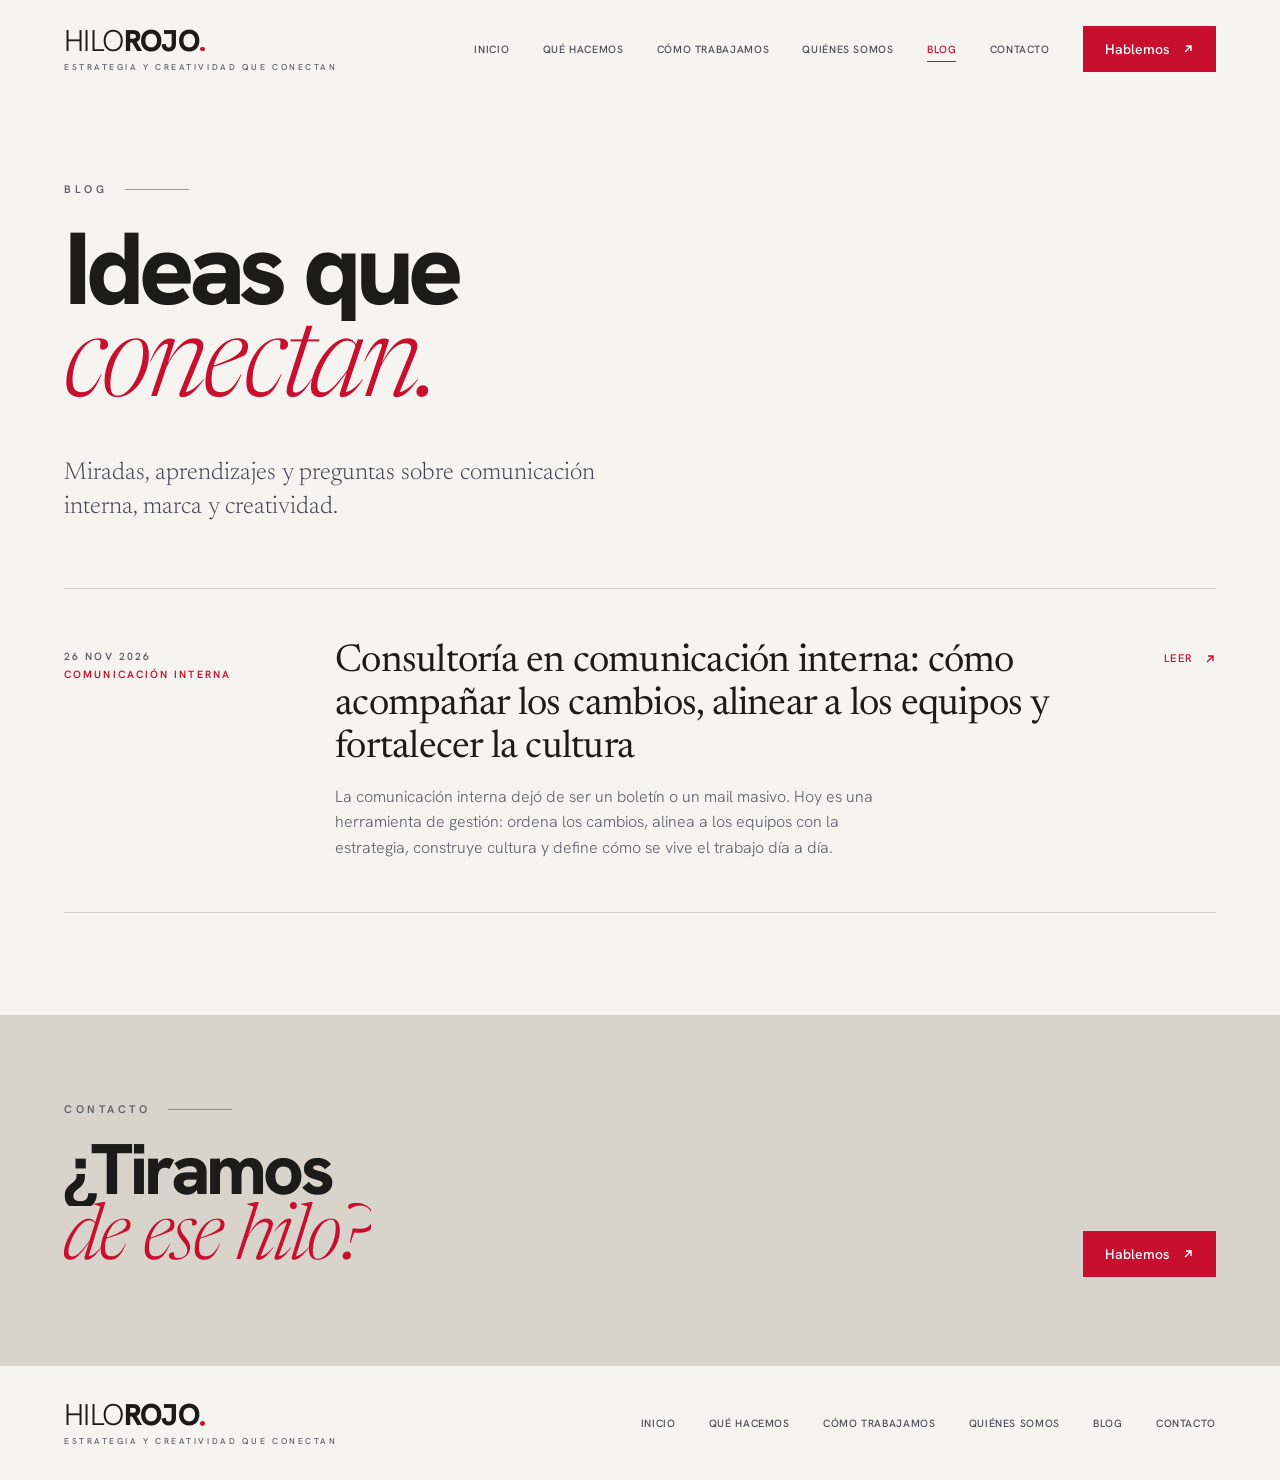
==== commit 13ea8d22: "Blog: fecha 26 nov 2026 y portada final (sombras + letreros) Co-Authored-By: Claude Opus 5.5 <norepl" ====
--- a/blog/index.html
+++ b/blog/index.html
@@ -59,7 +59,7 @@
     <!-- ARTÍCULOS: el más nuevo va primero. Para agregar uno, copia un bloque <li> completo. -->
     <li class="b-item" data-rv="">
       <a class="b-link fd" href="/blog/consultoria-comunicacion-interna/">
-        <div class="b-meta">25 nov 2026 <span>Comunicación interna</span></div>
+        <div class="b-meta">26 nov 2026 <span>Comunicación interna</span></div>
         <div>
           <h2 class="b-t">Consultoría en comunicación interna: cómo acompañar los cambios, alinear a los equipos y fortalecer la cultura</h2>
           <p class="b-x">La comunicación interna dejó de ser un boletín o un mail masivo. Hoy es una herramienta de gestión: ordena los cambios, alinea a los equipos con la estrategia, construye cultura y define cómo se vive el trabajo día a día.</p>
--- a/css/estilos.css
+++ b/css/estilos.css
@@ -313,3 +313,157 @@
   .a-cover-img img{height:auto}
 }
 .still .a-cover-img img{animation:none}
+
+/* ======================================================================
+   ARTÍCULO VISUAL (postal + bloques)
+   ====================================================================== */
+.pc-cover{display:grid;grid-template-columns:minmax(0,1.1fr) minmax(0,.9fr);gap:clamp(32px,5vw,88px);align-items:center;padding-top:clamp(28px,4vw,56px);padding-bottom:clamp(56px,7vw,104px)}
+.pc-cover .a-back{margin-bottom:clamp(24px,3vw,40px)}
+.pc-h{font:900 clamp(40px,5.2vw,82px)/.92 var(--sans);letter-spacing:-.045em;text-transform:uppercase;margin:22px 0 0}
+.pc-h em{display:block;font:italic 300 clamp(30px,3.4vw,54px)/1.05 var(--serif);letter-spacing:-.025em;text-transform:none;color:var(--red);margin-top:.35em}
+/* la postal */
+.pc{position:relative;margin:0;background:#fff;padding:clamp(14px,1.6vw,22px) clamp(14px,1.6vw,22px) 0;box-shadow:0 1px 0 rgba(27,27,26,.06),0 24px 60px -24px rgba(27,27,26,.35);transform:rotate(1.2deg);transition:transform 1.2s var(--ease)}
+.pc:hover{transform:rotate(0deg)}
+.pc::before{content:"";position:absolute;left:50%;top:-14px;width:16px;height:46px;margin-left:-8px;background:linear-gradient(90deg,#C9A574,#E2C79B 50%,#B88F5C);border-radius:2px;z-index:4;box-shadow:0 2px 4px rgba(0,0,0,.2)}
+.pc-top{display:flex;justify-content:space-between;align-items:flex-start;gap:12px;padding:4px 2px 12px}
+.pc-top b{font:900 clamp(18px,1.7vw,26px)/.95 var(--sans);letter-spacing:-.02em;text-transform:uppercase;color:var(--ink)}
+.pc-top b span{display:block;color:var(--red)}
+.pc-top i{width:clamp(28px,2.6vw,40px);aspect-ratio:1;background:var(--red);flex:none}
+.pc-ph{position:relative;aspect-ratio:4/5;overflow:hidden;background:#222}
+.pc-ph img{position:absolute;inset:0;width:100%;height:100%;object-fit:cover;filter:grayscale(1) contrast(1.28) brightness(1.04);transform:scale(1.04);transition:transform 2.4s var(--ease)}
+.pc:hover .pc-ph img{transform:scale(1.08)}
+.pc-sh{position:absolute;inset:0;width:100%;height:100%;pointer-events:none;overflow:visible}
+.pc-sh .m{mix-blend-mode:multiply}
+.pc-sh .rb{fill:none;stroke:var(--red);stroke-linecap:butt;stroke-dasharray:1 1;stroke-dashoffset:0}
+.armed .pc:not(.in) .rb{stroke-dashoffset:1}
+.go .pc .rb{transition:stroke-dashoffset 2.2s cubic-bezier(.62,.04,.3,1) .5s}
+.pc-sh .cc{transform-box:fill-box;transform-origin:center}
+.armed .pc:not(.in) .cc{transform:scale(0)}
+.go .pc .cc{transition:transform 1.4s var(--ease) .4s}
+.pc figcaption{display:flex;justify-content:space-between;gap:12px;font:500 10px/1 var(--sans);letter-spacing:.06em;color:var(--gray);padding:14px 2px 16px}
+.pc figcaption span+span{color:var(--red);font-weight:600}
+.pc-alt{display:none}
+.pc[data-v="1"] .v1,.pc[data-v="2"] .v2,.pc[data-v="3"] .v3{display:block}
+.pc-credit{font:400 11px/1.4 var(--sans);color:var(--mute);margin:14px 0 0;text-align:right}
+.pc-credit a{text-decoration:underline!important}
+
+/* cuerpo visual */
+.av{padding-bottom:clamp(40px,5vw,72px)}
+.av-prose{max-width:720px}
+.av-prose p,.av-p{font:300 18px/1.72 var(--sans);color:#3C3F47;margin:0 0 1.2em}
+.av-prose p.a-lead{font:300 clamp(22px,2.1vw,28px)/1.42 var(--serif);color:#3E4250;letter-spacing:-.01em}
+.av strong{font-weight:600;color:var(--ink)}
+.av-sec{padding-top:clamp(64px,8vw,120px)}
+.av-n{display:flex;align-items:center;gap:16px;font:300 clamp(40px,4vw,56px)/1 var(--serif);color:var(--red);margin-bottom:14px}
+.av-n::after{content:"";height:1px;width:64px;background:var(--red);opacity:.6}
+.av-h{font:800 clamp(34px,4.2vw,64px)/.98 var(--sans);letter-spacing:-.045em;margin:0 0 clamp(24px,3vw,36px);max-width:18ch}
+.av-h em{font:italic 300 1.06em/.9 var(--serif);color:var(--red);letter-spacing:-.03em}
+/* intro con dato */
+.av-intro{display:grid;grid-template-columns:minmax(0,1fr) minmax(0,340px);gap:clamp(32px,6vw,96px);align-items:start;padding-top:clamp(48px,6vw,88px)}
+.av-stat{position:relative;background:var(--night);color:#F2EFEA;padding:36px 32px 32px;overflow:hidden;margin-top:8px}
+.av-stat::after{content:"";position:absolute;right:-70px;top:-70px;width:180px;height:180px;border-radius:50%;background:var(--red)}
+.av-stat b{display:block;font:900 clamp(72px,7vw,104px)/.85 var(--sans);letter-spacing:-.06em;position:relative;z-index:1}
+.av-stat span{display:block;font:300 18px/1.35 var(--serif);margin:12px 0 22px;color:#D9D5CE;position:relative;z-index:1}
+.av-chips{display:flex;flex-wrap:wrap;gap:8px;position:relative;z-index:1}
+.av-chips i{font:500 10.5px/1 var(--sans);letter-spacing:.12em;text-transform:uppercase;font-style:normal;border:1px solid rgba(255,255,255,.28);padding:8px 10px;border-radius:999px}
+/* tarjetas */
+.av-cards{list-style:none;margin:clamp(28px,4vw,48px) 0 0;padding:0;display:grid;grid-template-columns:repeat(3,minmax(0,1fr));gap:clamp(12px,1.6vw,20px)}
+.av-cards.five{grid-template-columns:repeat(6,minmax(0,1fr))}
+.av-cards.five li{grid-column:span 2}
+.av-cards.five li:nth-child(4){grid-column:2/span 2}
+.av-card{position:relative;background:#fff;padding:clamp(24px,2.4vw,36px);border-top:3px solid var(--red);font:300 16px/1.6 var(--sans);color:var(--gray);transition:transform .6s var(--ease),box-shadow .6s var(--ease)}
+.av-card:hover{transform:translate3d(0,-6px,0);box-shadow:0 22px 40px -22px rgba(27,27,26,.35)}
+.av-card strong{display:block;font:400 clamp(21px,1.8vw,26px)/1.2 var(--serif);color:var(--ink);margin:18px 0 10px;letter-spacing:-.01em}
+.av-ic{display:block;width:56px;height:56px;overflow:visible}
+.av-ic .o,.av-ic .t{fill:none;stroke-linecap:round;stroke-linejoin:round;stroke-dasharray:1 1;stroke-dashoffset:0}
+.av-ic .o{stroke:var(--ink);stroke-width:1.6}
+.av-ic .t{stroke:var(--red);stroke-width:2}
+.av-ic .f{fill:var(--red)}
+.armed .av-cards:not(.in) .av-ic .o,.armed .av-cards:not(.in) .av-ic .t{stroke-dashoffset:1}
+.go .av-ic .o{transition:stroke-dashoffset 1.5s cubic-bezier(.62,.04,.3,1) calc(var(--d,0s) + .2s)}
+.go .av-ic .t{transition:stroke-dashoffset 1.3s cubic-bezier(.62,.04,.3,1) calc(var(--d,0s) + .8s)}
+/* destacado */
+.av-call{position:relative;margin:clamp(40px,5vw,64px) 0 0;background:var(--sand);padding:clamp(32px,4vw,56px) clamp(28px,5vw,72px);overflow:hidden}
+.av-call::before{content:"";position:absolute;left:0;top:0;bottom:0;width:6px;background:var(--red)}
+.av-call::after{content:"";position:absolute;right:-90px;bottom:-130px;width:300px;height:300px;border-radius:50%;border:44px solid var(--red);opacity:.9}
+.av-call p{position:relative;z-index:1;font:300 clamp(20px,2vw,27px)/1.45 var(--serif);color:var(--ink);margin:0;max-width:52ch}
+/* línea de pasos (diagnóstico) */
+.av-thread{position:relative;margin:clamp(36px,5vw,64px) 0 0}
+.av-tl{list-style:none;margin:0;padding:0;display:grid;grid-template-columns:repeat(5,minmax(0,1fr));gap:clamp(16px,2vw,28px)}
+.av-thread-svg{position:absolute;left:0;right:0;top:0;height:72px;width:100%;overflow:visible;pointer-events:none}
+.av-thread-svg path{fill:none;stroke:var(--red);stroke-width:2.2;stroke-linecap:round;stroke-dasharray:1 1;stroke-dashoffset:0}
+.armed .av-thread:not(.in) .av-thread-svg path{stroke-dashoffset:1}
+.go .av-thread .av-thread-svg path{transition:stroke-dashoffset 2.6s cubic-bezier(.62,.04,.3,1) .2s}
+.av-thread li{position:relative;font:300 15.5px/1.6 var(--sans);color:var(--gray)}
+.av-dot{position:relative;z-index:1;display:flex;align-items:center;justify-content:center;width:72px;height:72px;border-radius:50%;background:var(--bg);border:1.5px solid var(--ink);font:300 30px/1 var(--serif);color:var(--ink);margin-bottom:22px;transition:background .5s,color .5s,border-color .5s}
+.av-thread li:hover .av-dot,.av-thread li:last-child .av-dot{background:var(--red);border-color:var(--red);color:#fff}
+.av-thread strong{display:block;font:400 21px/1.2 var(--serif);color:var(--ink);margin-bottom:8px;letter-spacing:-.01em}
+/* cita grande */
+.av-quote{position:relative;margin:clamp(56px,7vw,96px) 0 0;padding:clamp(40px,5vw,72px) 0 clamp(40px,5vw,72px) clamp(0px,8vw,140px);border-top:1px solid var(--line);border-bottom:1px solid var(--line)}
+.av-quote::before{content:"";position:absolute;left:0;top:clamp(40px,5vw,72px);width:clamp(56px,6vw,96px);aspect-ratio:2/1;border-radius:999px 999px 0 0;background:var(--red)}
+.av-quote p{font:italic 300 clamp(28px,3.4vw,50px)/1.18 var(--serif);letter-spacing:-.02em;color:var(--ink);margin:0;max-width:26ch}
+.av-quote p span{color:var(--red)}
+/* plan: panel */
+.av-plan{background:var(--night);color:#F2EFEA;margin-top:clamp(64px,8vw,120px);position:relative;overflow:hidden}
+.av-plan::before{content:"";position:absolute;right:-12vw;top:-12vw;width:36vw;height:36vw;max-width:520px;max-height:520px;border-radius:50%;background:var(--red);opacity:.95}
+.av-plan .wrap{position:relative;z-index:1;padding-top:clamp(64px,8vw,112px);padding-bottom:clamp(64px,8vw,112px)}
+.av-plan .av-n{color:#FF4D63}.av-plan .av-n::after{background:#FF4D63}
+.av-plan .av-h{color:#fff}
+.av-plan .av-h em{color:#FF4D63}
+.av-plan .av-prose p{color:#C9C5BE}
+.av-steps{list-style:none;margin:clamp(32px,4vw,56px) 0 0;padding:0;display:grid;grid-template-columns:repeat(3,minmax(0,1fr));gap:1px;background:rgba(255,255,255,.14);border:1px solid rgba(255,255,255,.14)}
+.av-steps li{background:var(--night);padding:clamp(24px,2.6vw,40px);font:300 15.5px/1.6 var(--sans);color:#C9C5BE;transition:background .5s ease}
+.av-steps li:hover{background:#2A2A28}
+.av-steps .k{display:block;font:300 clamp(44px,4vw,60px)/1 var(--serif);color:#FF4D63;margin-bottom:18px}
+.av-steps strong{display:block;font:400 22px/1.2 var(--serif);color:#fff;margin-bottom:8px}
+.av-plan .av-after{margin-top:clamp(28px,3vw,40px);font:300 clamp(19px,1.8vw,24px)/1.45 var(--serif);color:#F2EFEA;max-width:56ch}
+/* FAQ */
+.av-faq{margin-top:clamp(28px,3vw,40px);border-top:1px solid var(--line);max-width:900px}
+.av-faq details{border-bottom:1px solid var(--line)}
+.av-faq summary{list-style:none;cursor:pointer;display:flex;justify-content:space-between;align-items:center;gap:24px;padding:clamp(22px,2.4vw,30px) 0}
+.av-faq summary::-webkit-details-marker{display:none}
+.av-faq summary h3{font:400 clamp(21px,2vw,28px)/1.25 var(--serif);margin:0;letter-spacing:-.01em;transition:color .3s}
+.av-faq summary:hover h3{color:var(--red)}
+.av-faq summary i{position:relative;flex:none;width:40px;height:40px;border-radius:50%;border:1px solid var(--line);transition:background .4s,border-color .4s,transform .5s var(--ease)}
+.av-faq summary i::before,.av-faq summary i::after{content:"";position:absolute;left:50%;top:50%;width:14px;height:1.5px;margin:-.75px 0 0 -7px;background:var(--ink);transition:transform .5s var(--ease),background .4s}
+.av-faq summary i::after{transform:rotate(90deg)}
+.av-faq details[open] summary i{background:var(--red);border-color:var(--red);transform:rotate(180deg)}
+.av-faq details[open] summary i::before,.av-faq details[open] summary i::after{background:#fff}
+.av-faq details[open] summary i::after{transform:rotate(0)}
+.av-faq details p{font:300 17px/1.7 var(--sans);color:#3C3F47;margin:0;padding:0 64px clamp(24px,2.6vw,32px) 0;max-width:70ch}
+/* cierre */
+.av-end{position:relative;background:var(--red);color:#fff;overflow:hidden;margin-top:clamp(64px,8vw,120px)}
+.av-end::before{content:"";position:absolute;right:-8vw;bottom:-22vw;width:52vw;height:52vw;max-width:720px;max-height:720px;border-radius:50%;border:clamp(40px,6vw,90px) solid #fff;opacity:.12}
+.av-end .wrap{position:relative;z-index:1;padding-top:clamp(64px,8vw,112px);padding-bottom:clamp(64px,8vw,112px);display:grid;grid-template-columns:minmax(0,1fr) minmax(0,1fr);gap:clamp(32px,6vw,96px);align-items:end}
+.av-end .wrap:has(>.av-end-txt:only-child){grid-template-columns:minmax(0,1fr)}
+.av-end-txt{max-width:760px}
+.av-end-txt p:not(.av-sign){font-size:clamp(18px,1.6vw,21px)!important}
+.av-end h2{font:900 clamp(44px,5.6vw,88px)/.88 var(--sans);letter-spacing:-.055em;text-transform:uppercase;margin:0}
+.av-end p{font:300 18px/1.65 var(--sans);color:#FFE6E9;margin:0 0 1.1em}
+.av-end a.lk{color:#fff;font-weight:600;background-image:linear-gradient(#fff,#fff);background-repeat:no-repeat;background-size:100% 1.5px;background-position:0 100%}
+.av-end .btn{background:#fff;color:var(--red)!important;margin-top:10px}
+.av-end .btn:hover{background:var(--ink);color:#fff!important}
+.av-sign{font:300 clamp(22px,2vw,28px)/1.3 var(--serif)!important;color:#fff!important;margin-top:28px!important}
+.av-sign strong{color:#fff;font-weight:400}
+
+@media (max-width:980px){
+  .av-tl{grid-template-columns:minmax(0,1fr);gap:0}
+  .av-thread-svg{display:none}
+  .av-thread::before{content:"";position:absolute;left:35px;top:36px;bottom:36px;width:2px;background:var(--red)}
+  .av-thread li{display:grid;grid-template-columns:72px minmax(0,1fr);column-gap:22px;padding-bottom:28px}
+  .av-thread li .av-dot{grid-row:1/3;margin:0}
+  .av-thread li strong{padding-top:12px}
+  .av-steps{grid-template-columns:repeat(2,minmax(0,1fr))}
+}
+@media (max-width:820px){
+  .pc-cover{grid-template-columns:minmax(0,1fr)}
+  .pc{transform:rotate(.8deg);max-width:520px}
+  .av-intro{grid-template-columns:minmax(0,1fr)}
+  .av-cards,.av-cards.five{grid-template-columns:minmax(0,1fr)}
+  .av-cards.five li,.av-cards.five li:nth-child(4){grid-column:auto}
+  .av-steps{grid-template-columns:minmax(0,1fr)}
+  .av-end .wrap{grid-template-columns:minmax(0,1fr)}
+  .av-quote{padding-left:0;padding-top:calc(clamp(40px,5vw,72px) + 64px)}
+  .av-faq details p{padding-right:0}
+  .av-prose p,.av-p{font-size:17px}
+}
